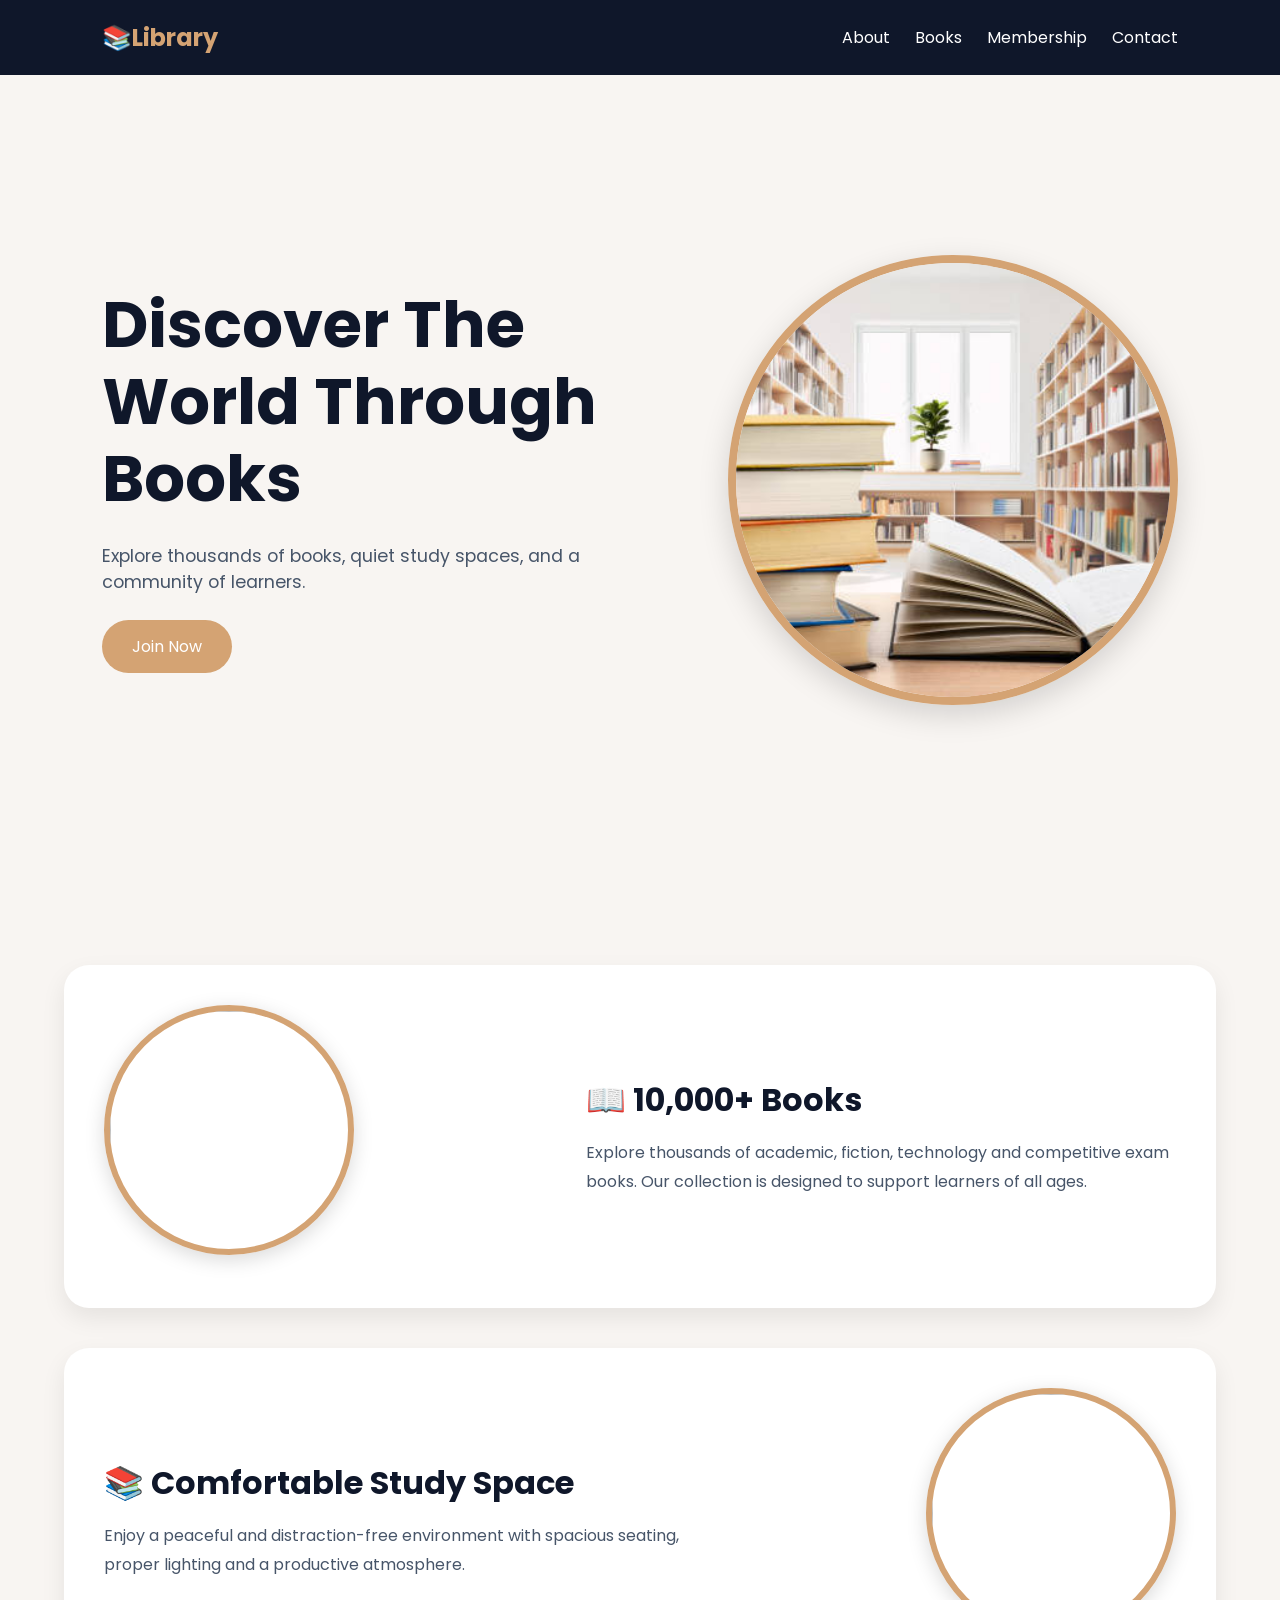
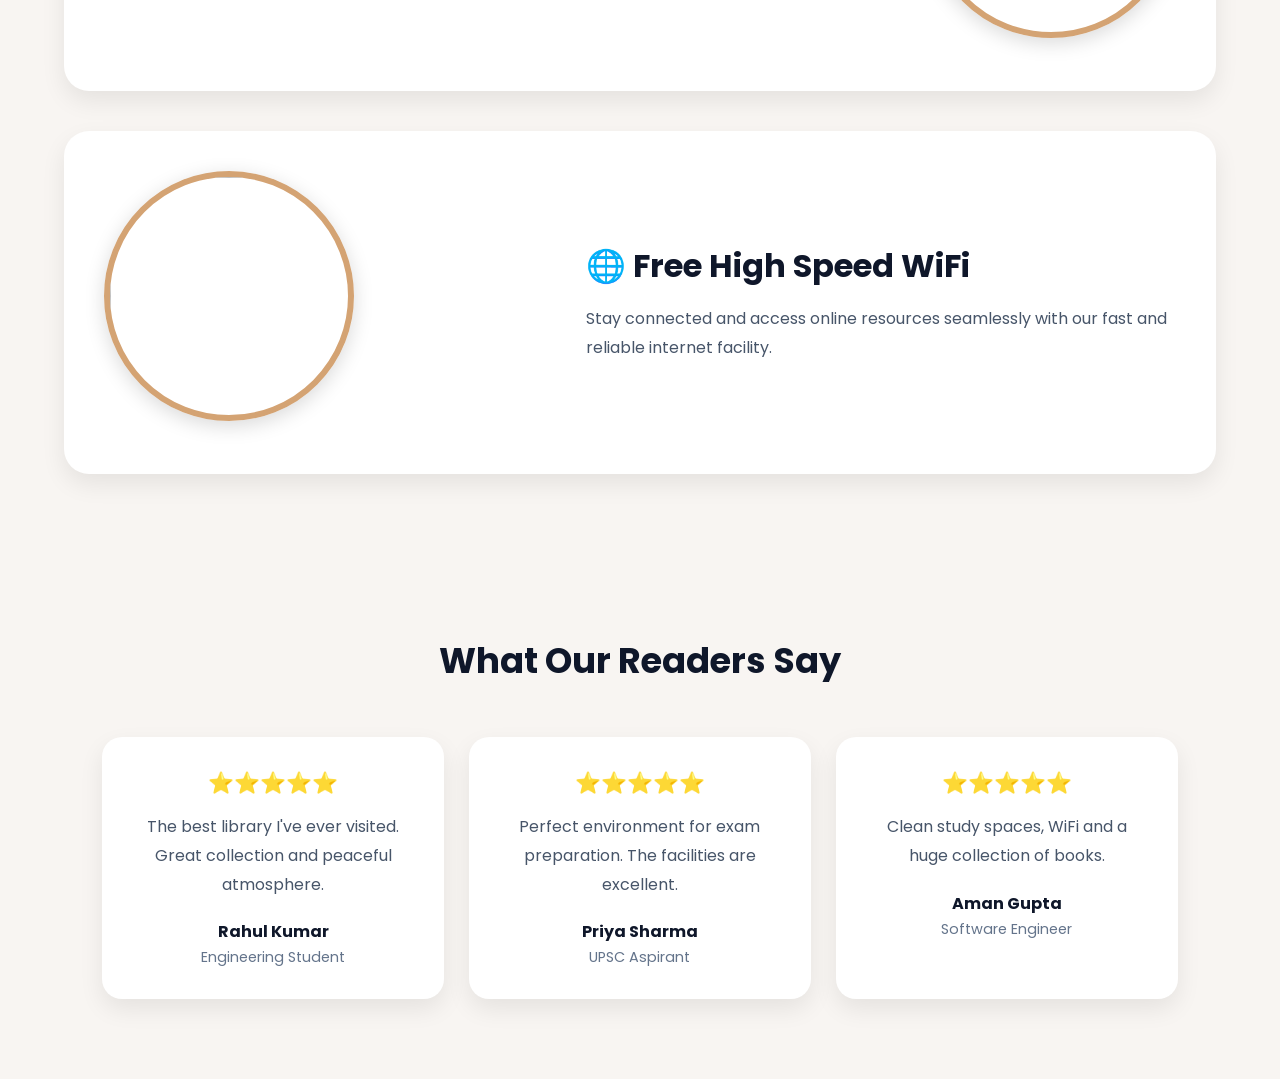
==== index.html @ f675c6e8 "library" ====
<!DOCTYPE html>
<html lang="en">
<head>
    <meta charset="UTF-8">
    <meta name="viewport" content="width=device-width, initial-scale=1.0">
    <title>Knowledge Hub Library</title>

    <link rel="stylesheet" href="style.css">

    <link href="https://fonts.googleapis.com/css2?family=Poppins:wght@300;400;600;700&display=swap" rel="stylesheet">
</head>
<body>
    <!-- Navbar -->
    <nav class="navbar">
        <div class="logo">📚Library</div>

        <ul class="nav-links">
            <li><a href="about.html">About</a></li>
            <li><a href="books.html">Books</a></li>
            <li><a href="membership.html">Membership</a></li>
            <li><a href="contact.html">Contact</a></li>
        </ul>
    </nav>

    <!-- Hero Section -->
    <section class="hero">
    

        <div class="hero-content">
            <h1>Discover The World Through Books</h1>

            <p>
                Explore thousands of books, quiet study spaces,
                and a community of learners.
            </p>
             
            <a href="membership.html" class="btn">Join Now</a>
            
        </div>
        <div class="hero-image">
        <img src="images/library.jpg">
    </div>

        

    </section>
   <section class="features">

    <!-- Books -->

    <div class="feature">

        <div class="circle-img">
            <img src="https://encrypted-tbn0.gstatic.com/images?q=tbn:ANd9GcTIDpKqFlbLVzvAZmggNRtJeb5eNQNs4_Qv1g&s" alt="">
        </div>

        <div class="feature-text">
            <h2>📖 10,000+ Books</h2>

            <p>
                Explore thousands of academic, fiction,
                technology and competitive exam books.
                Our collection is designed to support
                learners of all ages.
            </p>
        </div>

    </div>

    <!-- Study Space -->

    <div class="feature reverse">

        <div class="circle-img">
            <img src="https://www.thetribune.ca/wp-content/uploads/2013/10/birks.Laurie-AnneBenoit.online.jpg" alt="">
        </div>

        <div class="feature-text">
            <h2>📚 Comfortable Study Space</h2>

            <p>
                Enjoy a peaceful and distraction-free
                environment with spacious seating,
                proper lighting and a productive atmosphere.
            </p>
        </div>

    </div>

    <!-- WiFi -->

    <div class="feature">

        <div class="circle-img">
            <img src="https://www.shutterstock.com/image-photo/virtual-collaboration-happy-young-female-260nw-2586502405.jpg" alt="">
        </div>

        <div class="feature-text">
            <h2>🌐 Free High Speed WiFi</h2>

            <p>
                Stay connected and access online
                resources seamlessly with our
                fast and reliable internet facility.
            </p>
        </div>

    </div>

</section>
<section class="testimonials">

    <h2>What Our Readers Say</h2>

    <div class="review-grid">

        <div class="review-card">
            <div class="stars">⭐⭐⭐⭐⭐</div>

            <p>
                The best library I've ever visited.
                Great collection and peaceful atmosphere.
            </p>

            <h4>Rahul Kumar</h4>
            <span>Engineering Student</span>
        </div>

        <div class="review-card">
            <div class="stars">⭐⭐⭐⭐⭐</div>

            <p>
                Perfect environment for exam preparation.
                The facilities are excellent.
            </p>

            <h4>Priya Sharma</h4>
            <span>UPSC Aspirant</span>
        </div>

        <div class="review-card">
            <div class="stars">⭐⭐⭐⭐⭐</div>

            <p>
                Clean study spaces, WiFi and a huge
                collection of books.
            </p>

            <h4>Aman Gupta</h4>
            <span>Software Engineer</span>
        </div>

    </div>

</section>
</body>
</html>
---- style.css ----
*{
    margin:0;
    padding:0;
    box-sizing:border-box;
    font-family:'Poppins',sans-serif;
}

body{
    background:#f8f5f2;
}

/* Navbar */

.navbar{
    display:flex;
    justify-content:space-between;
    align-items:center;
    padding:20px 8%;
    background:#0f172a;
    position:sticky;
    top:0;
    z-index:100;
}

.logo{
    color:#d4a373;
    font-size:1.5rem;
    font-weight:700;
}

.nav-links{
    display:flex;
    list-style:none;
}

.nav-links li{
    margin-left:25px;
}

.nav-links a{
    color:white;
    text-decoration:none;
    transition:.3s;
}

.nav-links a:hover{
    color:#d4a373;
}

/* Hero */

.hero{
    min-height:90vh;
    display:flex;
    align-items:center;
    justify-content:space-between;
    padding:50px 8%;
}

.hero-content{
    flex:1;
}

.hero-content h1{
    font-size:4rem;
    color:#0f172a;
    line-height:1.2;
}

.hero-content p{
    margin:25px 0;
    font-size:1.1rem;
    color:#475569;
    max-width:500px;
}
.hero-image{
    flex:1;
    display:flex;
    justify-content:flex-end;
    padding-left:50px;
    top:19;
}

.btn{
    display:inline-block;
    background:#d4a373;
    color:white;
    text-decoration:none;
    padding:14px 30px;
    border-radius:50px;
    transition:.3s;
}

.btn:hover{
    transform:translateY(-3px);
}

.hero-image img{
    width:450px;
    height:450px;
    object-fit:cover;
    border-radius:50%;
    border:8px solid #d4a373;
    box-shadow:0 10px 30px rgba(0,0,0,.15);
}

/* Features */

.container{
    width:90%;
    max-width:1200px;
    margin:auto;
}

.grid{
    display:grid;
    grid-template-columns:repeat(auto-fit,minmax(250px,1fr));
    gap:25px;
    margin:60px 0;
}

.card{
    background:white;
    padding:30px;
    border-radius:20px;
    box-shadow:0 10px 25px rgba(0,0,0,.08);
    transition:.3s;
}

.card:hover{
    transform:translateY(-10px);
}

.card h3{
    color:#0f172a;
    margin-bottom:10px;
}

/* Testimonials */

.testimonials{
    padding:80px 8%;
    background:#f8f5f2;
}

.testimonials h2{
    text-align:center;
    font-size:2.2rem;
    color:#0f172a;
    margin-bottom:50px;
}

.review-grid{
    display:grid;
    grid-template-columns:repeat(auto-fit,minmax(300px,1fr));
    gap:25px;
}

.review-card{
    background:white;
    padding:30px;
    border-radius:20px;
    text-align:center;

    box-shadow:0 10px 25px rgba(0,0,0,.08);

    transition:.3s;
}

.review-card:hover{
    transform:translateY(-8px);
}

.stars{
    font-size:1.3rem;
    margin-bottom:15px;
}

.review-card p{
    color:#475569;
    line-height:1.8;
    margin-bottom:20px;
}

.review-card h4{
    color:#0f172a;
}

.review-card span{
    color:#64748b;
    font-size:.9rem;
}
.features{
    width:90%;
    max-width:1200px;
    margin:80px auto;
}

.feature{
    display:flex;
    justify-content:space-between;
    align-items:center;

    background:white;
    border-radius:25px;

    padding:40px;
    margin-bottom:40px;

    box-shadow:0 10px 25px rgba(0,0,0,.08);
}

.reverse{
    flex-direction:row-reverse;
}

.circle-img img{
    width:250px;
    height:250px;

    object-fit:cover;

    border-radius:50%;
    border:6px solid #d4a373;

    box-shadow:0 5px 20px rgba(0,0,0,.15);
}

.feature-text{
    width:55%;
}

.feature-text h2{
    font-size:2rem;
    margin-bottom:15px;
    color:#0f172a;
}

.feature-text p{
    color:#475569;
    line-height:1.8;
}

.contact-section{
    padding:80px 8%;
}

.contact-section h2{
    text-align:center;
    margin-bottom:40px;
    font-size:2rem;
}

.contact-container{
    display:grid;
    grid-template-columns:1fr 1fr;
    gap:40px;
}

.contact-info{
    display:flex;
    flex-direction:column;
    gap:20px;
}

.contact-card{
    background:white;
    padding:20px;
    border-radius:15px;
    box-shadow:0 5px 15px rgba(0,0,0,.08);
}

.contact-card h3{
    color:#d4a373;
    margin-bottom:10px;
}

.contact-form{
    background:white;
    padding:25px;
    border-radius:15px;
    box-shadow:0 5px 15px rgba(0,0,0,.08);
}

.contact-form input,
.contact-form textarea{
    width:100%;
    padding:12px;
    margin-bottom:15px;
    border:1px solid #ddd;
    border-radius:8px;
}

.contact-form button{
    background:#d4a373;
    color:white;
    border:none;
    padding:12px 25px;
    border-radius:8px;
    cursor:pointer;
}
/* Responsive */
@media (max-width: 768px){

    .navbar{
        flex-direction:column;
        width:auto;
        gap:15px;
        padding:15px;
        border-radius:10px;
    }

    .nav-links{
        flex-wrap:wrap;
        justify-content:center;
        gap:10px;
    }

    .nav-links li{
        margin:0;
    }

    .hero{
        padding:40px 20px;
    }

    .hero-content h1{
        font-size:2.2rem;
    }

    .hero-content p{
        font-size:1rem;
    }

    .hero-image img{
        width:280px;
        height:280px;
    }

    .feature{
        padding:25px;
    }

    .feature-text h2{
        font-size:1.6rem;
    }

    .circle-img img{
        width:180px;
        height:180px;
    }

    .testimonials{
        padding:50px 20px;
    }

    .testimonials h2{
        font-size:1.8rem;
    }

    .review-card{
        padding:20px;
    }
    .contact-container{
        grid-template-columns:1fr;
    }


}
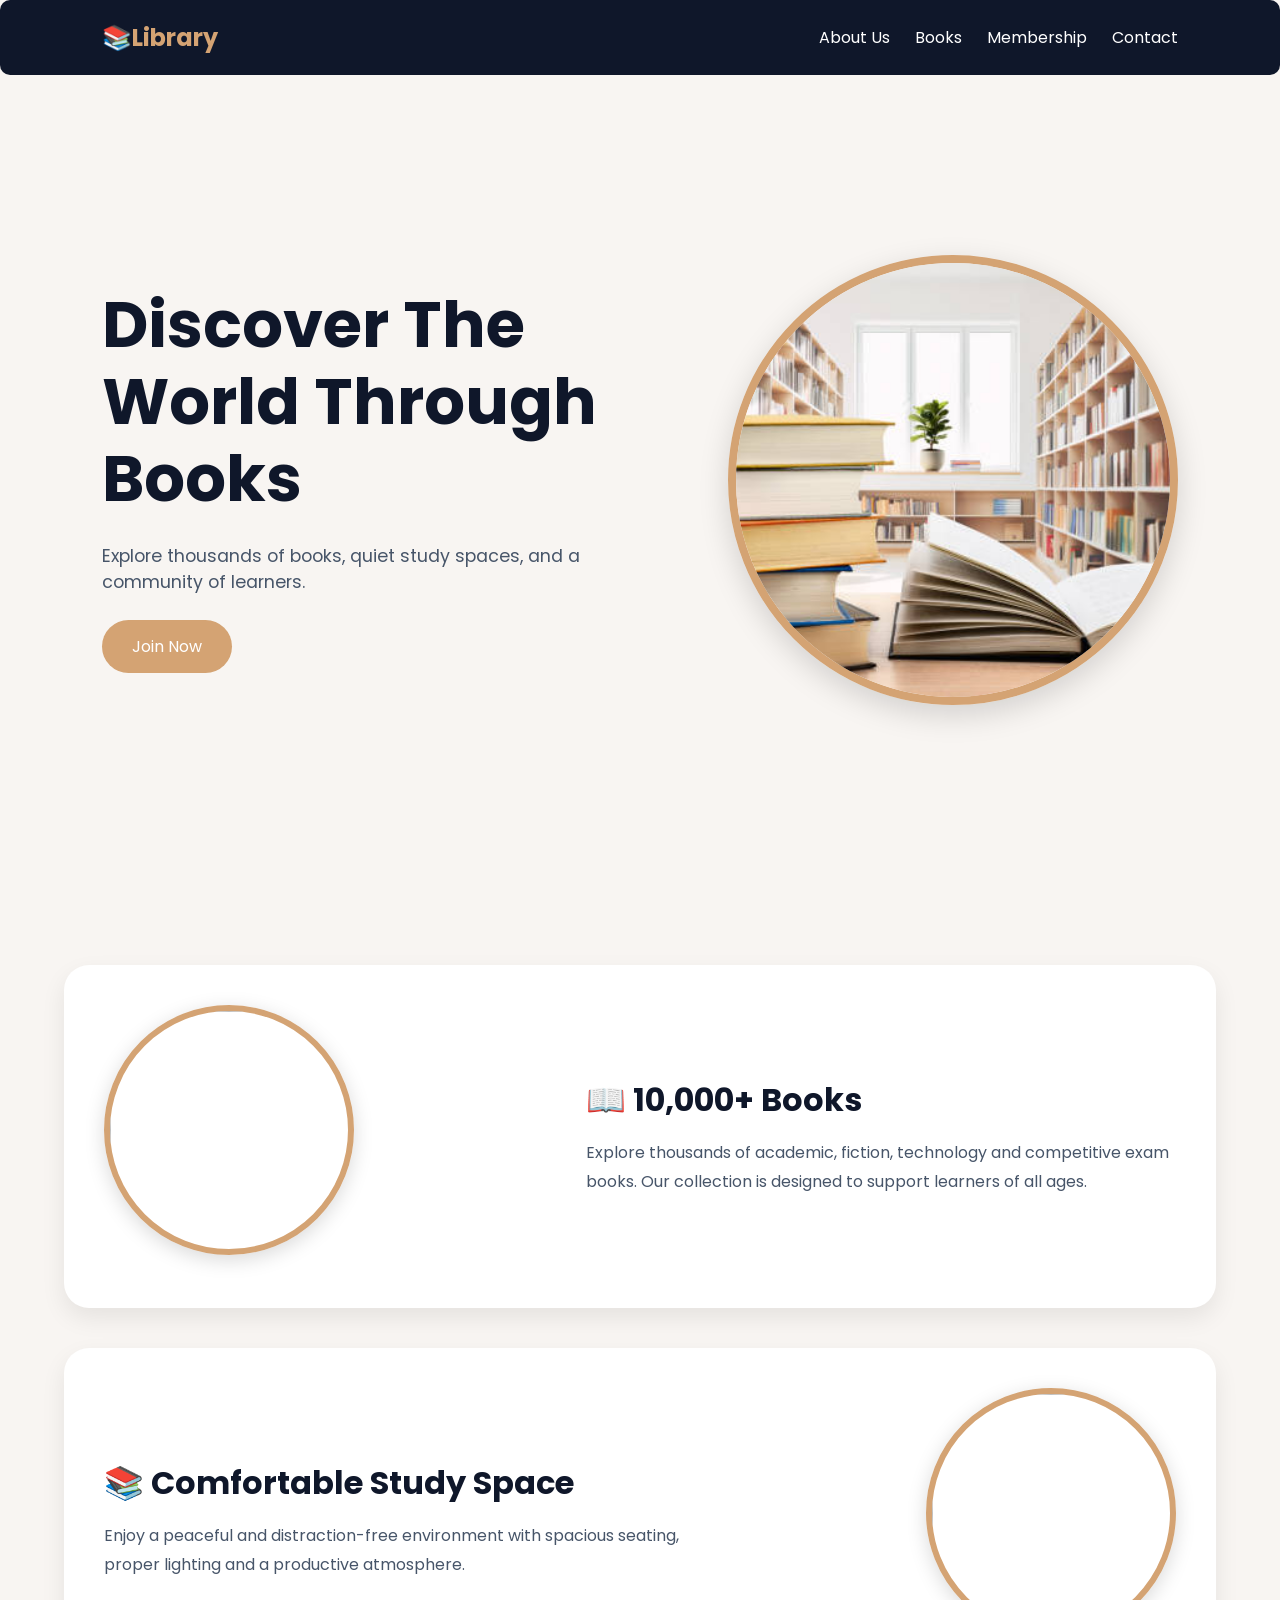
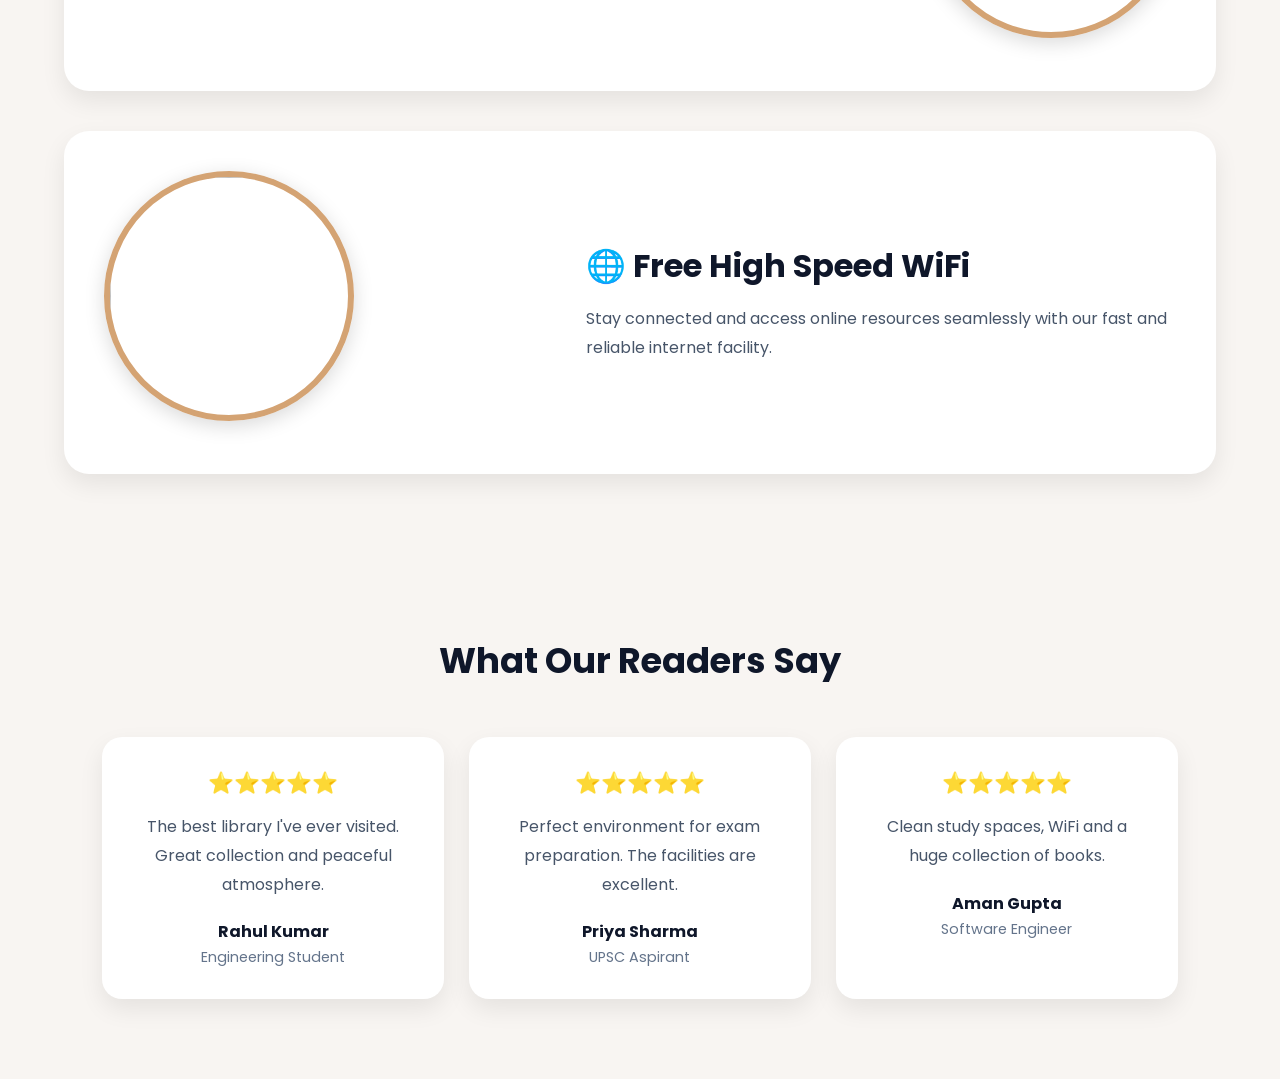
==== commit 491ee13c: "updated nav" ====
--- a/index.html
+++ b/index.html
@@ -15,7 +15,7 @@
         <div class="logo">📚Library</div>
 
         <ul class="nav-links">
-            <li><a href="about.html">About</a></li>
+            <li><a href="about.html">About Us</a></li>
             <li><a href="books.html">Books</a></li>
             <li><a href="membership.html">Membership</a></li>
             <li><a href="contact.html">Contact</a></li>
--- a/style.css
+++ b/style.css
@@ -20,6 +20,7 @@
     position:sticky;
     top:0;
     z-index:100;
+    border-radius: 10px;
 }
 
 .logo{
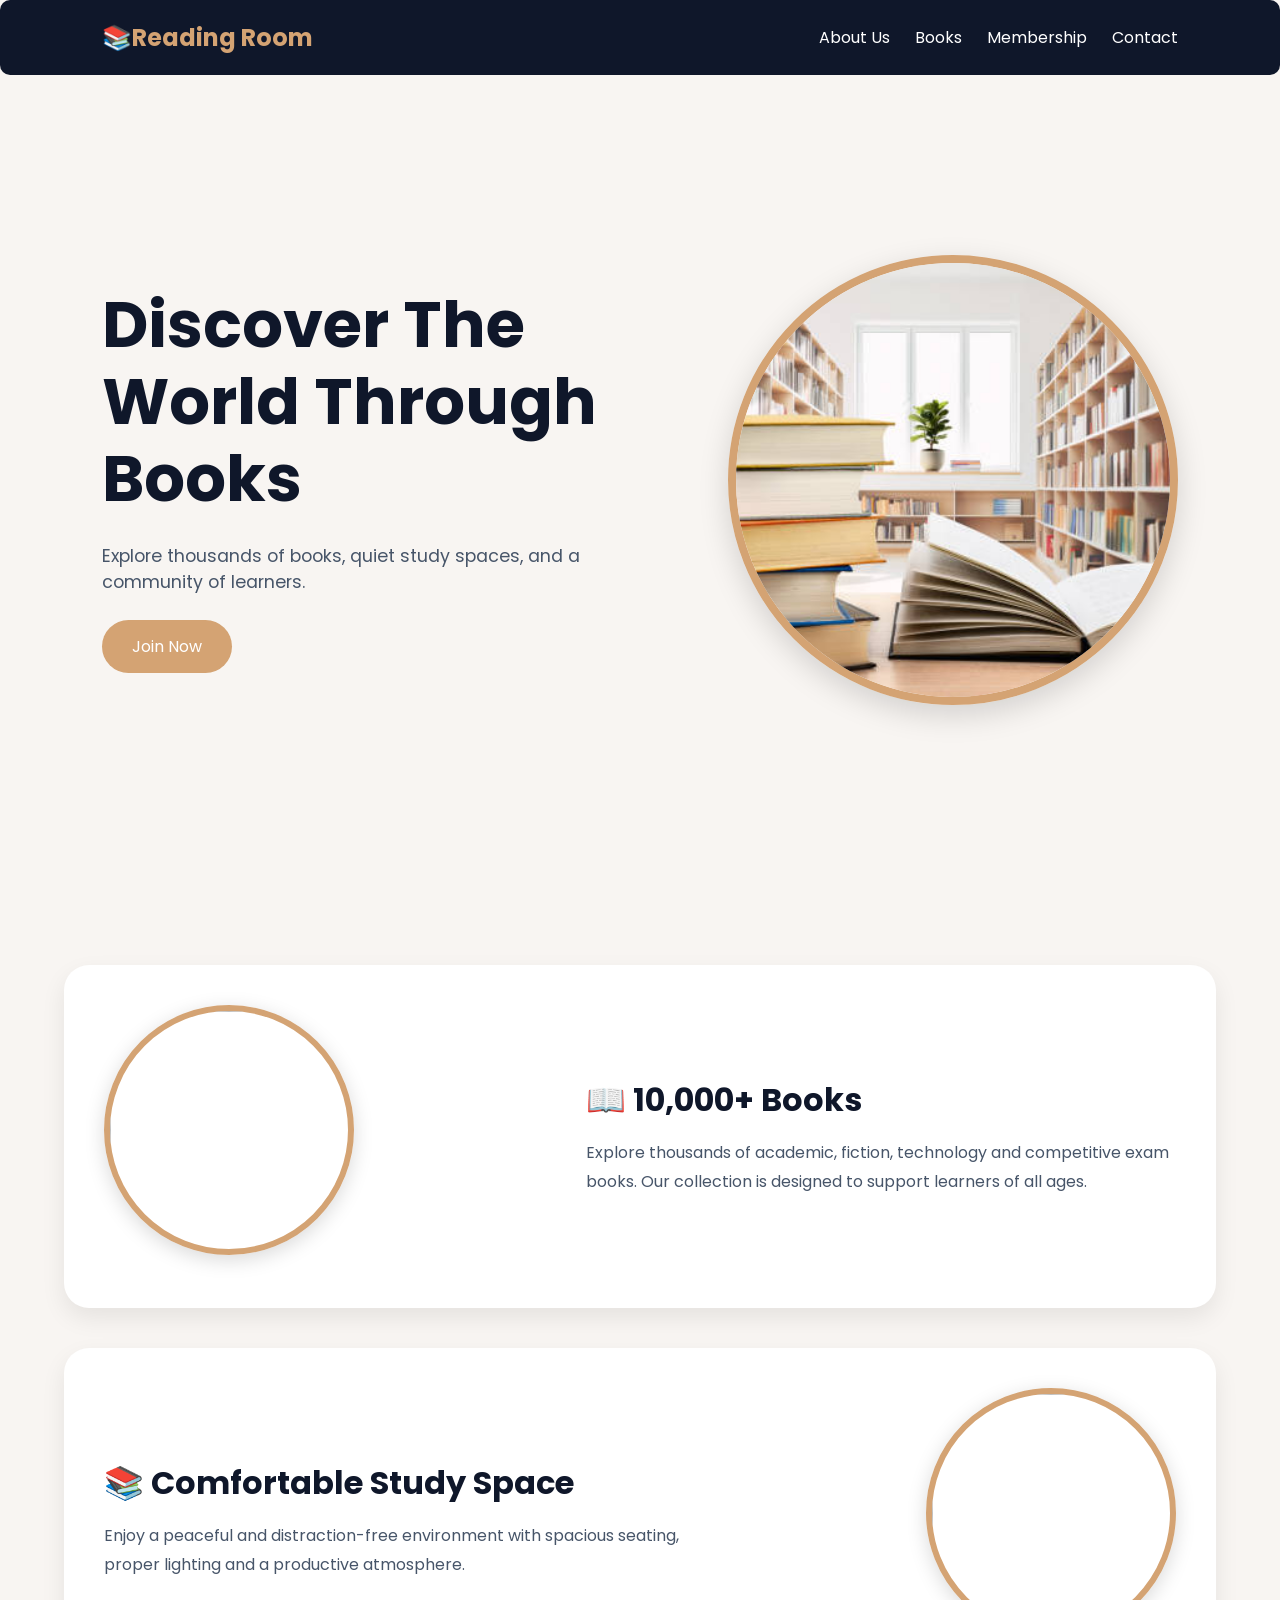
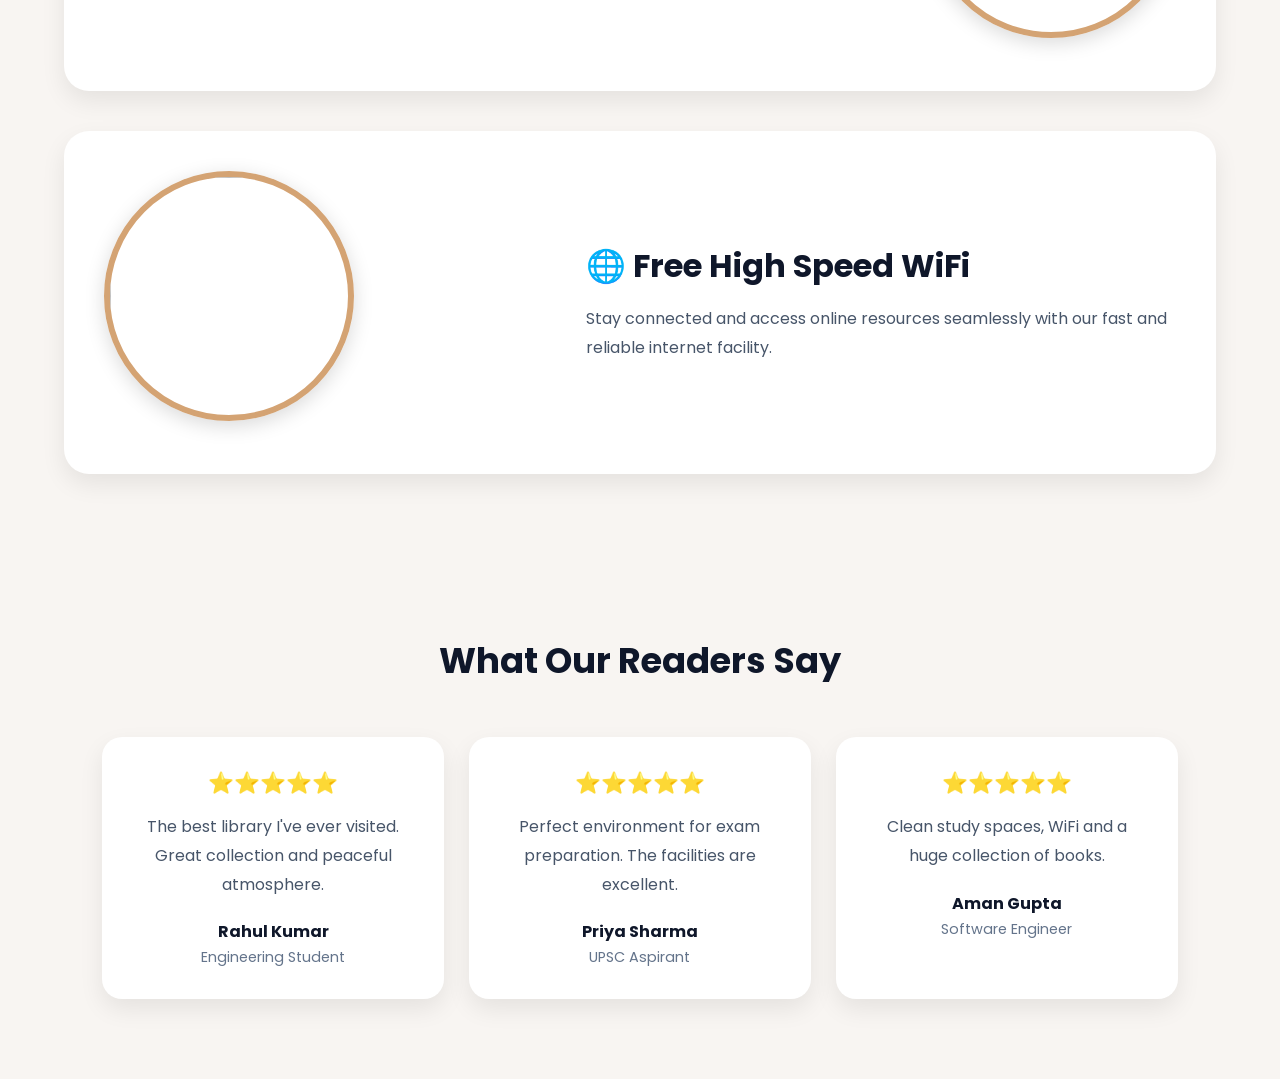
==== commit 200c65e3: "updated" ====
--- a/index.html
+++ b/index.html
@@ -12,10 +12,10 @@
 <body>
     <!-- Navbar -->
     <nav class="navbar">
-        <div class="logo">📚Library</div>
+        <div class="logo">📚Reading Room</div>
 
         <ul class="nav-links">
-            <li><a href="about.html">About Us</a></li>
+            <li><a href="About.html">About Us</a></li>
             <li><a href="books.html">Books</a></li>
             <li><a href="membership.html">Membership</a></li>
             <li><a href="contact.html">Contact</a></li>
--- a/style.css
+++ b/style.css
@@ -1,370 +1,579 @@
-*{
-    margin:0;
-    padding:0;
-    box-sizing:border-box;
-    font-family:'Poppins',sans-serif;
-}
-
-body{
-    background:#f8f5f2;
+/* Base & Reset */
+* {
+    margin: 0;
+    padding: 0;
+    box-sizing: border-box;
+    font-family: 'Poppins', sans-serif;
+}
+
+body {
+    background: #f8f5f2;
 }
 
 /* Navbar */
-
-.navbar{
-    display:flex;
-    justify-content:space-between;
-    align-items:center;
-    padding:20px 8%;
-    background:#0f172a;
-    position:sticky;
-    top:0;
-    z-index:100;
+.navbar {
+    display: flex;
+    justify-content: space-between;
+    align-items: center;
+    padding: 20px 8%;
+    background: #0f172a;
+    position: sticky;
+    top: 0;
+    z-index: 100;
     border-radius: 10px;
 }
 
-.logo{
-    color:#d4a373;
-    font-size:1.5rem;
-    font-weight:700;
-}
-
-.nav-links{
-    display:flex;
-    list-style:none;
-}
-
-.nav-links li{
-    margin-left:25px;
-}
-
-.nav-links a{
-    color:white;
-    text-decoration:none;
-    transition:.3s;
-}
-
-.nav-links a:hover{
-    color:#d4a373;
+.logo {
+    color: #d4a373;
+    font-size: 1.5rem;
+    font-weight: 700;
+}
+
+.nav-links {
+    display: flex;
+    list-style: none;
+}
+
+.nav-links li {
+    margin-left: 25px;
+}
+
+.nav-links a {
+    color: white;
+    text-decoration: none;
+    transition: .3s;
+}
+
+.nav-links a:hover {
+    color: #d4a373;
 }
 
 /* Hero */
-
-.hero{
-    min-height:90vh;
-    display:flex;
-    align-items:center;
-    justify-content:space-between;
-    padding:50px 8%;
-}
-
-.hero-content{
-    flex:1;
-}
-
-.hero-content h1{
-    font-size:4rem;
-    color:#0f172a;
-    line-height:1.2;
-}
-
-.hero-content p{
-    margin:25px 0;
-    font-size:1.1rem;
-    color:#475569;
-    max-width:500px;
-}
-.hero-image{
-    flex:1;
-    display:flex;
-    justify-content:flex-end;
-    padding-left:50px;
-    top:19;
-}
-
-.btn{
-    display:inline-block;
-    background:#d4a373;
-    color:white;
-    text-decoration:none;
-    padding:14px 30px;
-    border-radius:50px;
-    transition:.3s;
-}
-
-.btn:hover{
-    transform:translateY(-3px);
-}
-
-.hero-image img{
-    width:450px;
-    height:450px;
-    object-fit:cover;
-    border-radius:50%;
-    border:8px solid #d4a373;
-    box-shadow:0 10px 30px rgba(0,0,0,.15);
-}
-
-/* Features */
-
-.container{
-    width:90%;
-    max-width:1200px;
-    margin:auto;
-}
-
-.grid{
-    display:grid;
-    grid-template-columns:repeat(auto-fit,minmax(250px,1fr));
-    gap:25px;
-    margin:60px 0;
-}
-
-.card{
-    background:white;
-    padding:30px;
-    border-radius:20px;
-    box-shadow:0 10px 25px rgba(0,0,0,.08);
-    transition:.3s;
-}
-
-.card:hover{
-    transform:translateY(-10px);
-}
-
-.card h3{
-    color:#0f172a;
-    margin-bottom:10px;
+.hero {
+    min-height: 90vh;
+    display: flex;
+    align-items: center;
+    justify-content: space-between;
+    padding: 50px 8%;
+}
+
+.hero-content {
+    flex: 1;
+}
+
+.hero-content h1 {
+    font-size: 4rem;
+    color: #0f172a;
+    line-height: 1.2;
+}
+
+.hero-content p {
+    margin: 25px 0;
+    font-size: 1.1rem;
+    color: #475569;
+    max-width: 500px;
+}
+
+.hero-image {
+    flex: 1;
+    display: flex;
+    justify-content: flex-end;
+    padding-left: 50px;
+}
+
+.btn {
+    display: inline-block;
+    background: #d4a373;
+    color: white;
+    text-decoration: none;
+    padding: 14px 30px;
+    border-radius: 50px;
+    transition: .3s;
+}
+
+.btn:hover {
+    transform: translateY(-3px);
+}
+
+.hero-image img {
+    width: 450px;
+    height: 450px;
+    object-fit: cover;
+    border-radius: 50%;
+    border: 8px solid #d4a373;
+    box-shadow: 0 10px 30px rgba(0, 0, 0, .15);
+}
+
+/* Features Section */
+.container {
+    width: 90%;
+    max-width: 1200px;
+    margin: auto;
+}
+
+.grid {
+    display: grid;
+    grid-template-columns: repeat(auto-fit, minmax(250px, 1fr));
+    gap: 25px;
+    margin: 60px 0;
+}
+
+.card {
+    background: white;
+    padding: 30px;
+    border-radius: 20px;
+    box-shadow: 0 10px 25px rgba(0, 0, 0, .08);
+    transition: .3s;
+}
+
+.card:hover {
+    transform: translateY(-10px);
+}
+
+.card h3 {
+    color: #0f172a;
+    margin-bottom: 10px;
 }
 
 /* Testimonials */
-
-.testimonials{
-    padding:80px 8%;
-    background:#f8f5f2;
-}
-
-.testimonials h2{
-    text-align:center;
-    font-size:2.2rem;
-    color:#0f172a;
-    margin-bottom:50px;
-}
-
-.review-grid{
-    display:grid;
-    grid-template-columns:repeat(auto-fit,minmax(300px,1fr));
-    gap:25px;
-}
-
-.review-card{
-    background:white;
-    padding:30px;
-    border-radius:20px;
-    text-align:center;
-
-    box-shadow:0 10px 25px rgba(0,0,0,.08);
-
-    transition:.3s;
-}
-
-.review-card:hover{
-    transform:translateY(-8px);
-}
-
-.stars{
-    font-size:1.3rem;
-    margin-bottom:15px;
-}
-
-.review-card p{
-    color:#475569;
-    line-height:1.8;
-    margin-bottom:20px;
-}
-
-.review-card h4{
-    color:#0f172a;
-}
-
-.review-card span{
-    color:#64748b;
-    font-size:.9rem;
-}
-.features{
-    width:90%;
-    max-width:1200px;
-    margin:80px auto;
-}
-
-.feature{
-    display:flex;
-    justify-content:space-between;
-    align-items:center;
-
-    background:white;
-    border-radius:25px;
-
-    padding:40px;
-    margin-bottom:40px;
-
-    box-shadow:0 10px 25px rgba(0,0,0,.08);
-}
-
-.reverse{
-    flex-direction:row-reverse;
-}
-
-.circle-img img{
-    width:250px;
-    height:250px;
-
-    object-fit:cover;
-
-    border-radius:50%;
-    border:6px solid #d4a373;
-
-    box-shadow:0 5px 20px rgba(0,0,0,.15);
-}
-
-.feature-text{
-    width:55%;
-}
-
-.feature-text h2{
-    font-size:2rem;
-    margin-bottom:15px;
-    color:#0f172a;
-}
-
-.feature-text p{
-    color:#475569;
-    line-height:1.8;
-}
-
-.contact-section{
-    padding:80px 8%;
-}
-
-.contact-section h2{
-    text-align:center;
-    margin-bottom:40px;
-    font-size:2rem;
-}
-
-.contact-container{
-    display:grid;
-    grid-template-columns:1fr 1fr;
-    gap:40px;
-}
-
-.contact-info{
-    display:flex;
-    flex-direction:column;
-    gap:20px;
-}
-
-.contact-card{
-    background:white;
-    padding:20px;
-    border-radius:15px;
-    box-shadow:0 5px 15px rgba(0,0,0,.08);
-}
-
-.contact-card h3{
-    color:#d4a373;
-    margin-bottom:10px;
-}
-
-.contact-form{
-    background:white;
-    padding:25px;
-    border-radius:15px;
-    box-shadow:0 5px 15px rgba(0,0,0,.08);
+.testimonials {
+    padding: 80px 8%;
+    background: #f8f5f2;
+}
+
+.testimonials h2 {
+    text-align: center;
+    font-size: 2.2rem;
+    color: #0f172a;
+    margin-bottom: 50px;
+}
+
+.review-grid {
+    display: grid;
+    grid-template-columns: repeat(auto-fit, minmax(300px, 1fr));
+    gap: 25px;
+}
+
+.review-card {
+    background: white;
+    padding: 30px;
+    border-radius: 20px;
+    text-align: center;
+    box-shadow: 0 10px 25px rgba(0, 0, 0, .08);
+    transition: .3s;
+}
+
+.review-card:hover {
+    transform: translateY(-8px);
+}
+
+.stars {
+    font-size: 1.3rem;
+    margin-bottom: 15px;
+}
+
+.review-card p {
+    color: #475569;
+    line-height: 1.8;
+    margin-bottom: 20px;
+}
+
+.review-card h4 {
+    color: #0f172a;
+}
+
+.review-card span {
+    color: #64748b;
+    font-size: .9rem;
+}
+
+.features {
+    width: 90%;
+    max-width: 1200px;
+    margin: 80px auto;
+}
+
+.feature {
+    display: flex;
+    justify-content: space-between;
+    align-items: center;
+    background: white;
+    border-radius: 25px;
+    padding: 40px;
+    margin-bottom: 40px;
+    box-shadow: 0 10px 25px rgba(0, 0, 0, .08);
+}
+
+.reverse {
+    flex-direction: row-reverse;
+}
+
+.circle-img img {
+    width: 250px;
+    height: 250px;
+    object-fit: cover;
+    border-radius: 50%;
+    border: 6px solid #d4a373;
+    box-shadow: 0 5px 20px rgba(0, 0, 0, .15);
+}
+
+.feature-text {
+    width: 55%;
+}
+
+.feature-text h2 {
+    font-size: 2rem;
+    margin-bottom: 15px;
+    color: #0f172a;
+}
+
+.feature-text p {
+    color: #475569;
+    line-height: 1.8;
+}
+
+/* Contact Section */
+.contact-section {
+    padding: 80px 8%;
+}
+
+.contact-section h2 {
+    text-align: center;
+    margin-bottom: 40px;
+    font-size: 2rem;
+}
+
+.contact-container {
+    display: grid;
+    grid-template-columns: 1fr 1fr;
+    gap: 40px;
+}
+
+.contact-info {
+    display: flex;
+    flex-direction: column;
+    gap: 20px;
+}
+
+.contact-card {
+    background: white;
+    padding: 20px;
+    border-radius: 15px;
+    box-shadow: 0 5px 15px rgba(0, 0, 0, .08);
+}
+
+.contact-card h3 {
+    color: #d4a373;
+    margin-bottom: 10px;
+}
+
+.contact-form {
+    background: white;
+    padding: 25px;
+    border-radius: 15px;
+    box-shadow: 0 5px 15px rgba(0, 0, 0, .08);
 }
 
 .contact-form input,
-.contact-form textarea{
-    width:100%;
-    padding:12px;
-    margin-bottom:15px;
-    border:1px solid #ddd;
-    border-radius:8px;
-}
-
-.contact-form button{
-    background:#d4a373;
-    color:white;
-    border:none;
-    padding:12px 25px;
-    border-radius:8px;
-    cursor:pointer;
-}
-/* Responsive */
-@media (max-width: 768px){
-
-    .navbar{
-        flex-direction:column;
-        width:auto;
-        gap:15px;
-        padding:15px;
-        border-radius:10px;
-    }
-
-    .nav-links{
-        flex-wrap:wrap;
-        justify-content:center;
-        gap:10px;
-    }
-
-    .nav-links li{
-        margin:0;
-    }
-
-    .hero{
-        padding:40px 20px;
-    }
-
-    .hero-content h1{
-        font-size:2.2rem;
-    }
-
-    .hero-content p{
-        font-size:1rem;
-    }
-
-    .hero-image img{
-        width:280px;
-        height:280px;
-    }
-
-    .feature{
-        padding:25px;
-    }
-
-    .feature-text h2{
-        font-size:1.6rem;
-    }
-
-    .circle-img img{
-        width:180px;
-        height:180px;
-    }
-
-    .testimonials{
-        padding:50px 20px;
-    }
-
-    .testimonials h2{
-        font-size:1.8rem;
-    }
-
-    .review-card{
-        padding:20px;
-    }
-    .contact-container{
-        grid-template-columns:1fr;
-    }
-
-
+.contact-form textarea {
+    width: 100%;
+    padding: 12px;
+    margin-bottom: 15px;
+    border: 1px solid #ddd;
+    border-radius: 8px;
+}
+
+.contact-form button {
+    background: #d4a373;
+    color: white;
+    border: none;
+    padding: 12px 25px;
+    border-radius: 8px;
+    cursor: pointer;
+}
+
+/* ========== ENHANCED MOBILE RESPONSIVE (768px and below) ========== */
+@media (max-width: 768px) {
+    /* Navbar - Stack vertically */
+    .navbar {
+        flex-direction: column;
+        gap: 15px;
+        padding: 15px 5%;
+        border-radius: 0 0 20px 20px;
+    }
+
+    .logo {
+        font-size: 1.8rem;
+    }
+
+    .nav-links {
+        flex-wrap: wrap;
+        justify-content: center;
+        gap: 12px 18px;
+    }
+
+    .nav-links li {
+        margin-left: 0;
+    }
+
+    .nav-links a {
+        font-size: 0.95rem;
+        padding: 5px 0;
+    }
+
+    /* Hero Section - Column layout */
+    .hero {
+        flex-direction: column;
+        padding: 40px 5%;
+        text-align: center;
+        min-height: auto;
+        gap: 40px;
+    }
+
+    .hero-content {
+        width: 100%;
+    }
+
+    .hero-content h1 {
+        font-size: 2.5rem;
+    }
+
+    .hero-content p {
+        margin: 20px auto;
+        font-size: 1rem;
+        max-width: 100%;
+    }
+
+    .hero-image {
+        justify-content: center;
+        padding-left: 0;
+        width: 100%;
+    }
+
+    .hero-image img {
+        width: 280px;
+        height: 280px;
+        border-width: 6px;
+    }
+
+    /* Features Grid */
+    .grid {
+        grid-template-columns: 1fr;
+        gap: 20px;
+        margin: 40px 0;
+    }
+
+    .card {
+        padding: 25px;
+        text-align: center;
+    }
+
+    /* Feature Blocks - Stack vertically */
+    .feature {
+        flex-direction: column;
+        text-align: center;
+        padding: 30px 20px;
+        margin-bottom: 30px;
+    }
+
+    .reverse {
+        flex-direction: column;
+    }
+
+    .feature-text {
+        width: 100%;
+        margin-top: 20px;
+    }
+
+    .feature-text h2 {
+        font-size: 1.6rem;
+    }
+
+    .feature-text p {
+        font-size: 0.95rem;
+    }
+
+    .circle-img img {
+        width: 160px;
+        height: 160px;
+    }
+
+    /* Testimonials */
+    .testimonials {
+        padding: 50px 5%;
+    }
+
+    .testimonials h2 {
+        font-size: 1.8rem;
+        margin-bottom: 30px;
+    }
+
+    .review-grid {
+        grid-template-columns: 1fr;
+        gap: 20px;
+    }
+
+    .review-card {
+        padding: 20px;
+    }
+
+    .stars {
+        font-size: 1.1rem;
+    }
+
+    .review-card p {
+        font-size: 0.9rem;
+    }
+
+    /* Contact Section */
+    .contact-section {
+        padding: 50px 5%;
+    }
+
+    .contact-section h2 {
+        font-size: 1.8rem;
+        margin-bottom: 30px;
+    }
+
+    .contact-container {
+        grid-template-columns: 1fr;
+        gap: 30px;
+    }
+
+    .contact-card {
+        text-align: center;
+    }
+
+    .contact-form {
+        padding: 20px;
+    }
+
+    .contact-form input,
+    .contact-form textarea {
+        padding: 10px;
+        font-size: 0.9rem;
+    }
+
+    .contact-form button {
+        width: 100%;
+        padding: 12px;
+        font-size: 1rem;
+    }
+
+    /* Container adjustments */
+    .container {
+        width: 95%;
+    }
+
+    .features {
+        width: 95%;
+        margin: 50px auto;
+    }
+}
+
+/* ========== EXTRA SMALL DEVICES (480px and below) ========== */
+@media (max-width: 480px) {
+    /* Navbar */
+    .navbar {
+        padding: 12px 4%;
+    }
+
+    .logo {
+        font-size: 1.5rem;
+    }
+
+    .nav-links {
+        gap: 10px 14px;
+    }
+
+    .nav-links a {
+        font-size: 0.85rem;
+    }
+
+    /* Hero */
+    .hero-content h1 {
+        font-size: 2rem;
+    }
+
+    .hero-content p {
+        font-size: 0.9rem;
+    }
+
+    .btn {
+        padding: 12px 24px;
+        font-size: 0.9rem;
+    }
+
+    .hero-image img {
+        width: 220px;
+        height: 220px;
+        border-width: 5px;
+    }
+
+    /* Feature Text */
+    .feature-text h2 {
+        font-size: 1.4rem;
+    }
+
+    .feature-text p {
+        font-size: 0.9rem;
+    }
+
+    .circle-img img {
+        width: 130px;
+        height: 130px;
+    }
+
+    /* Cards */
+    .card {
+        padding: 20px;
+    }
+
+    .card h3 {
+        font-size: 1.2rem;
+    }
+
+    /* Testimonials */
+    .testimonials h2 {
+        font-size: 1.5rem;
+    }
+
+    .review-card {
+        padding: 18px;
+    }
+
+    /* Contact */
+    .contact-section h2 {
+        font-size: 1.5rem;
+    }
+
+    .contact-card h3 {
+        font-size: 1.1rem;
+    }
+
+    .contact-card p {
+        font-size: 0.85rem;
+    }
+}
+
+/* ========== LANDSCAPE MODE FIXES ========== */
+@media (max-width: 768px) and (orientation: landscape) {
+    .hero {
+        min-height: auto;
+        padding: 30px 5%;
+    }
+
+    .hero-image img {
+        width: 200px;
+        height: 200px;
+    }
+
+    .feature {
+        padding: 20px;
+    }
+
+    .circle-img img {
+        width: 120px;
+        height: 120px;
+    }
 }
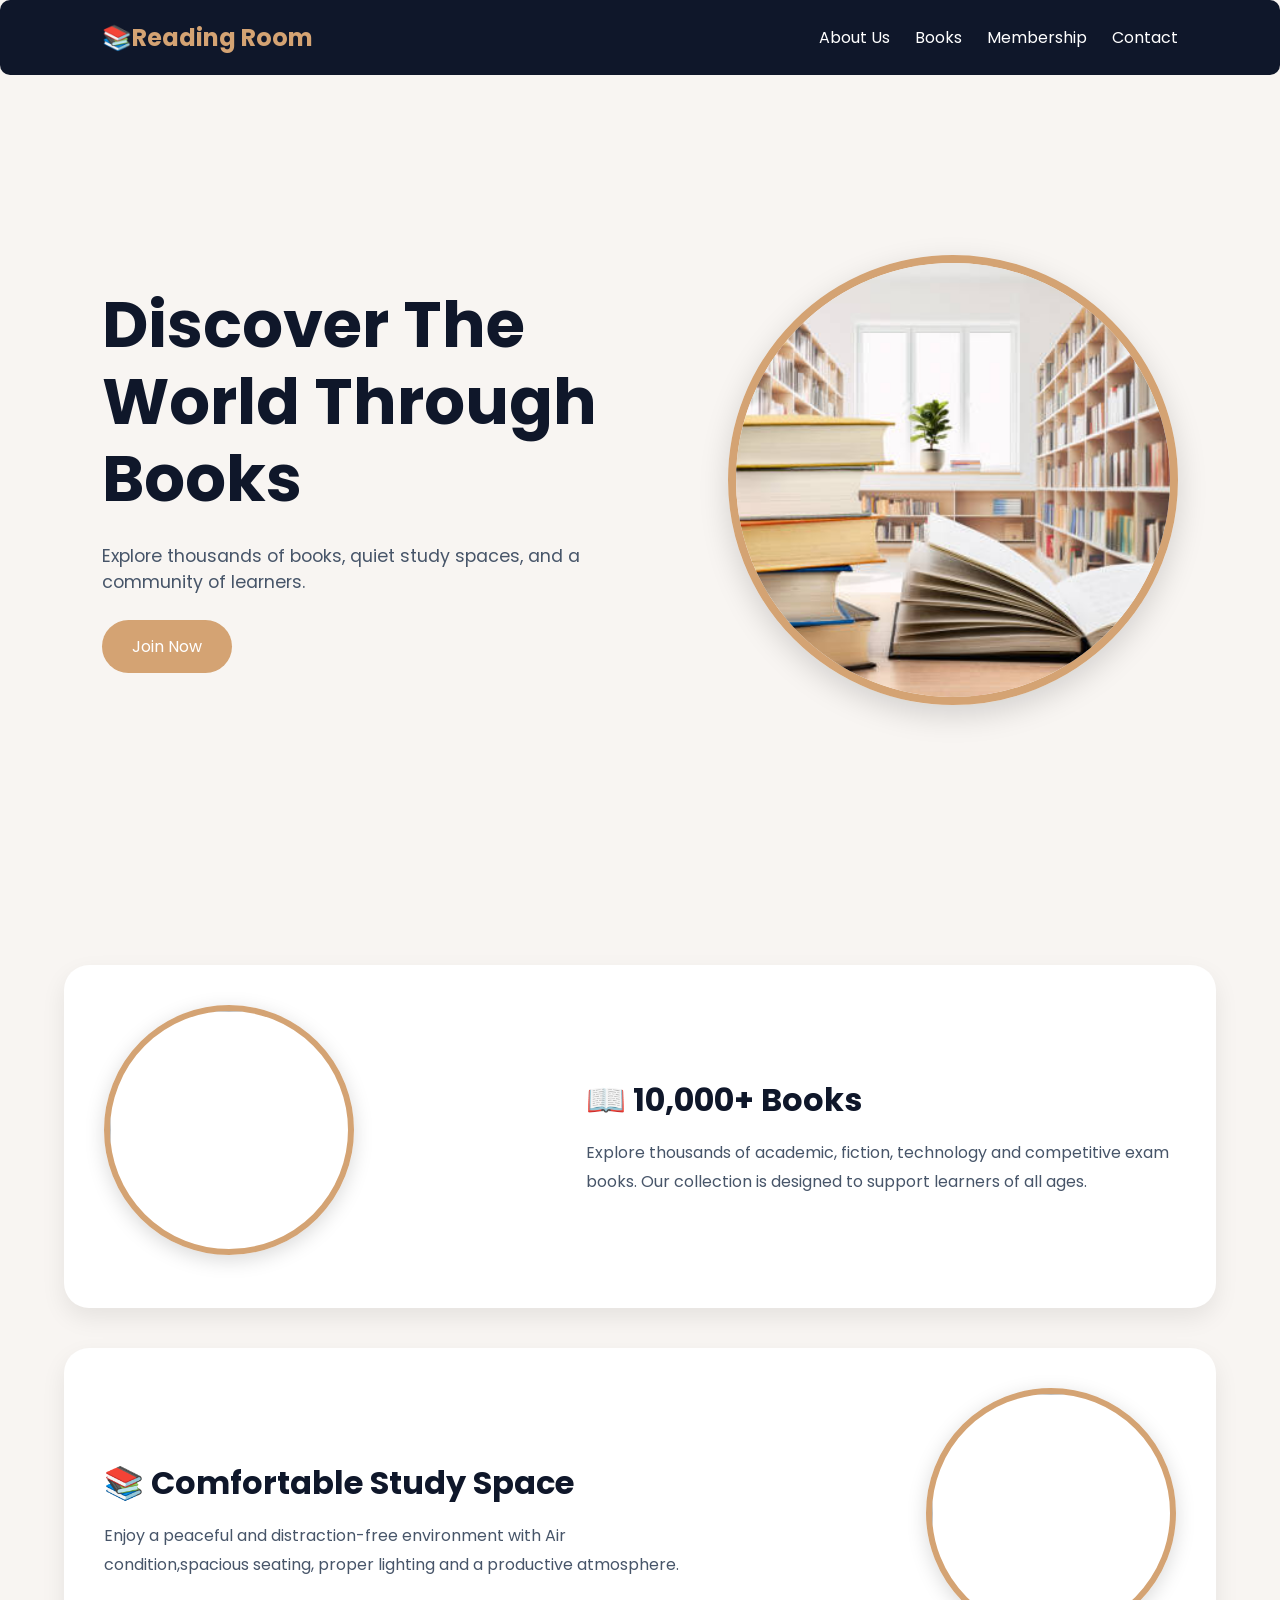
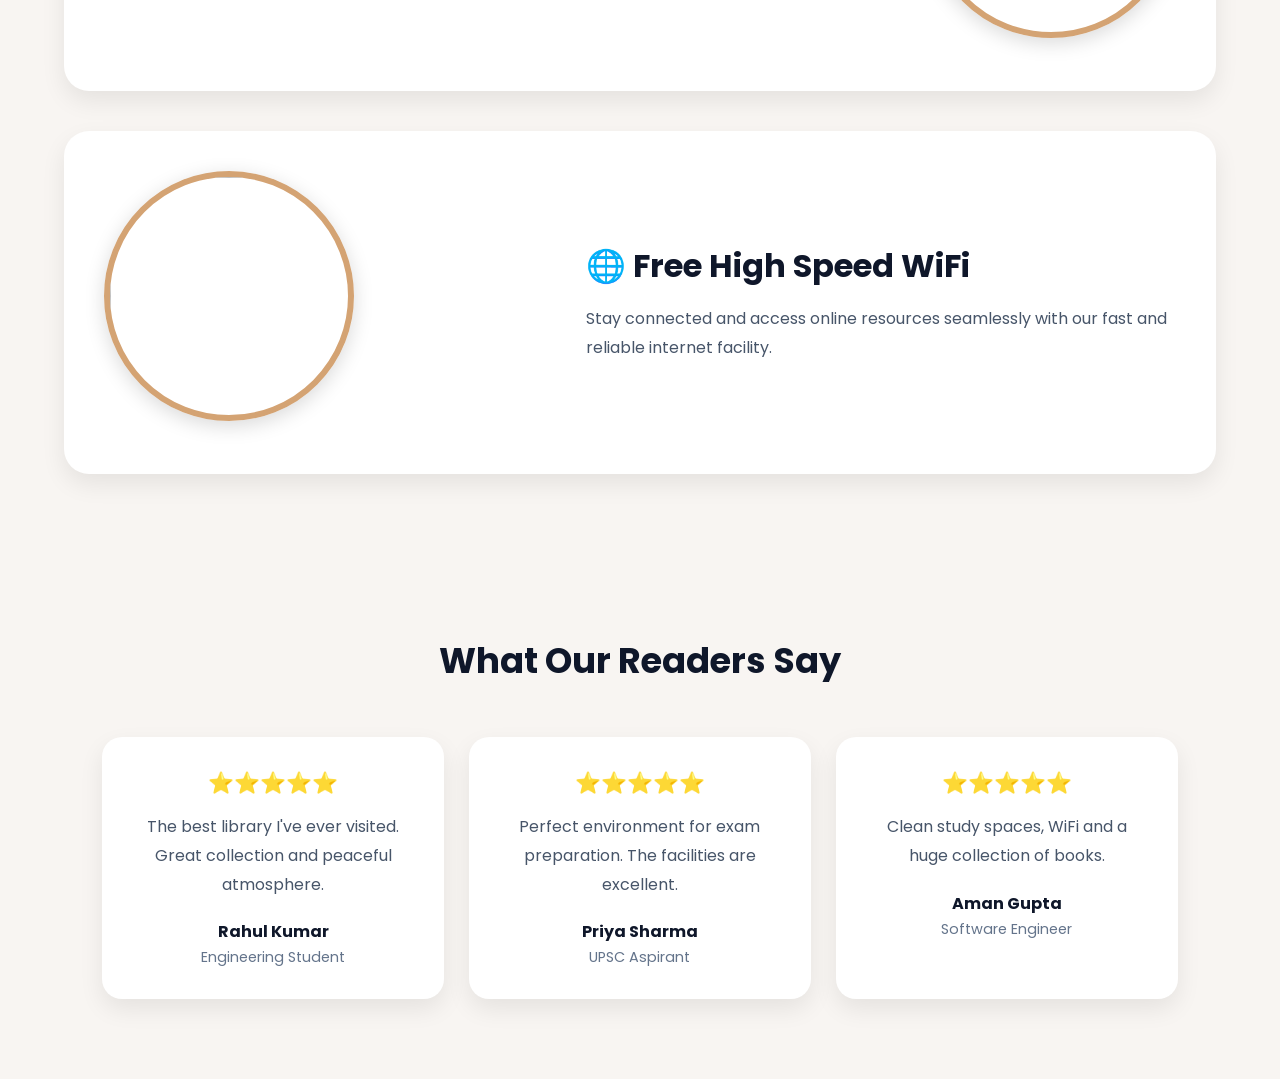
==== commit 6acd36b5: "updated" ====
--- a/index.html
+++ b/index.html
@@ -80,7 +80,7 @@
 
             <p>
                 Enjoy a peaceful and distraction-free
-                environment with spacious seating,
+                environment with Air condition,spacious seating,
                 proper lighting and a productive atmosphere.
             </p>
         </div>
